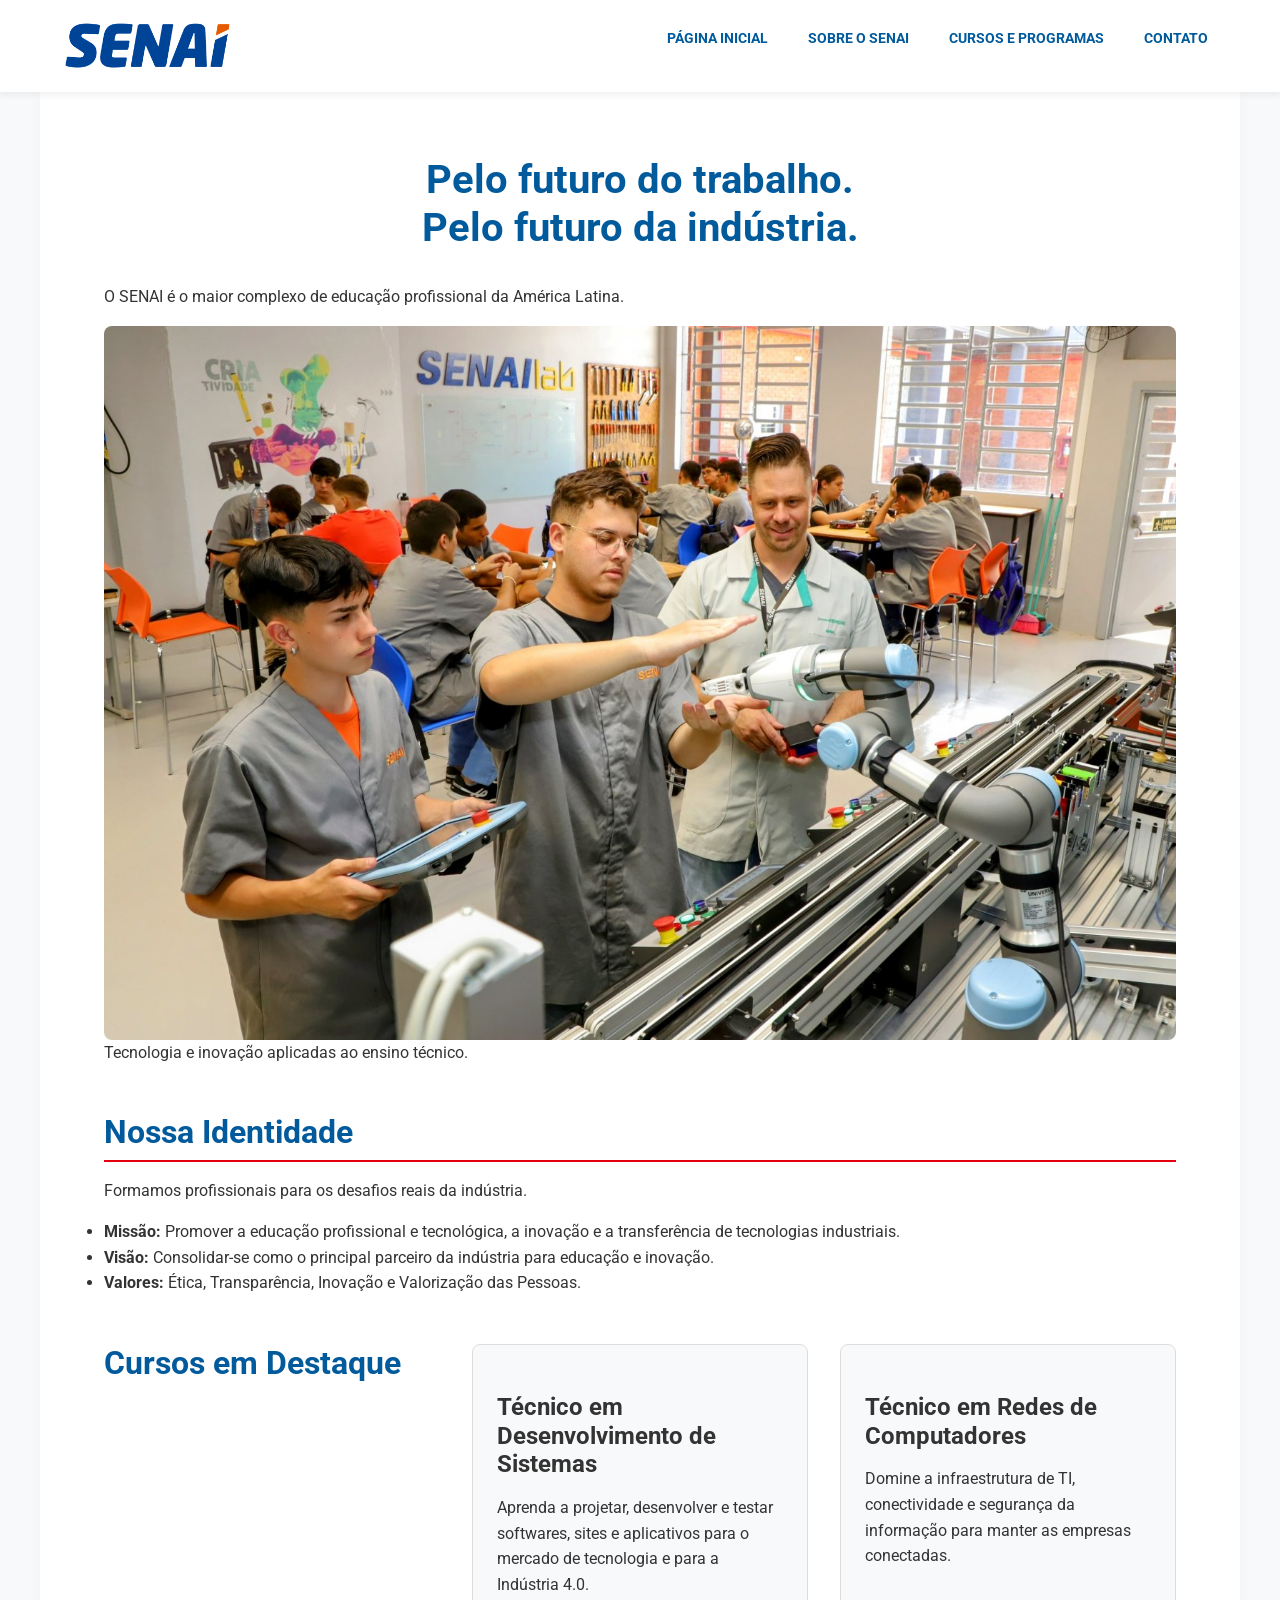
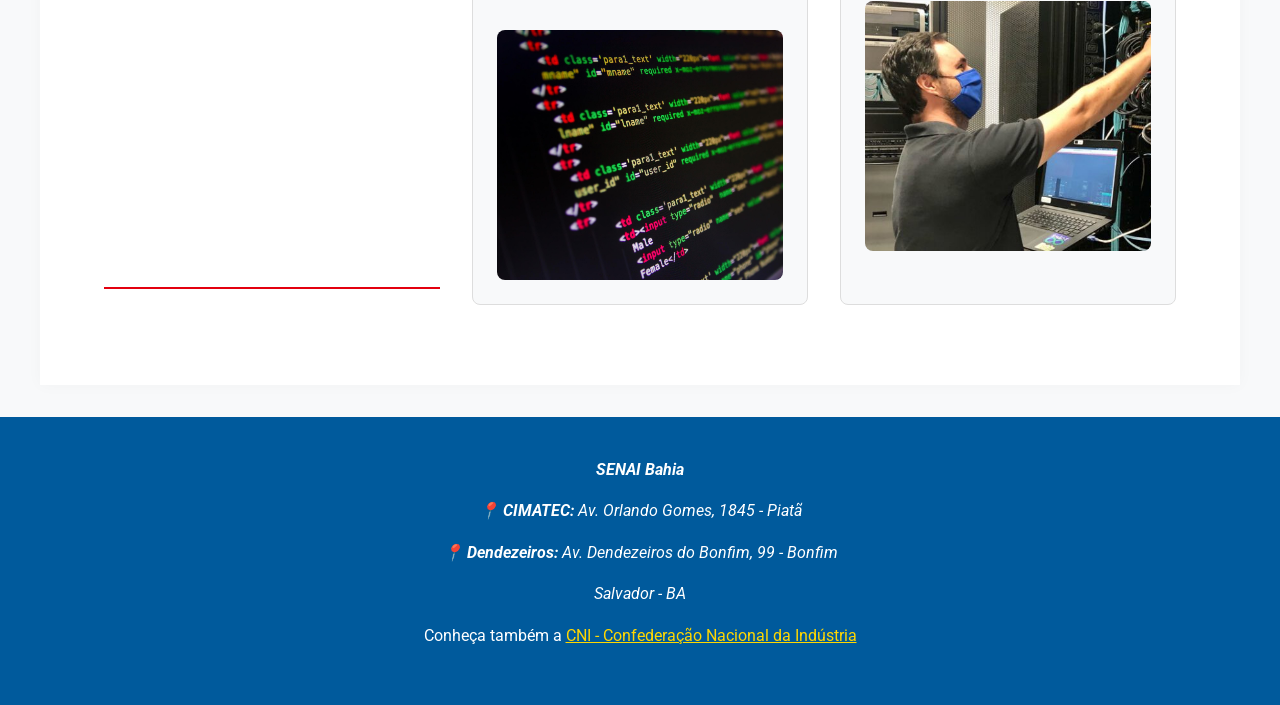
==== index.html @ eb8673d5 "Add files via upload" ====
<!DOCTYPE html>
<html lang="pt-BR">
<head>
    <link rel="stylesheet" href="CSS/style.css">
    <meta charset="UTF-8">
    <meta name="viewport" content="width=device-width, initial-scale=1.0">
    <title>SENAI - Serviço Nacional de Aprendizagem Industrial</title>
</head>
<body>
    <header>
        <figure>
            <img 
                src="images/logo-senai.png" 
                alt="Logotipo oficial do SENAI" 
                title="SENAI Oficial">
        </figure>
        <nav aria-label="Navegação Principal">
            <ul>
                <li><a href="index.html">Página Inicial</a></li>
                <li><a href="sobre.html">Sobre o SENAI</a></li>
                <li><a href="cursos.html">Cursos e Programas</a></li>
                <li><a href="contato.html">Contato</a></li>
            </ul>
        </nav>
    </header>

    <main>
        <section id="hero">
            <h1>Pelo futuro do trabalho. <br> Pelo futuro da indústria.</h1>
            <p>O SENAI é o maior complexo de educação profissional da América Latina.</p>
            <figure>
                <img 
                    src="images/hero-senai.jpg" 
                    alt="Alunos e instrutor operando braço robótico no laboratório SENAI Lab.">
                <figcaption>Tecnologia e inovação aplicadas ao ensino técnico.</figcaption>
            </figure>
        </section>

        <section id="apresentacao">
            <h2>Nossa Identidade</h2>
            <p>Formamos profissionais para os desafios reais da indústria.</p>
            <ul>
                <li><strong>Missão:</strong> Promover a educação profissional e tecnológica, a inovação e a transferência de tecnologias industriais.</li>
                <li><strong>Visão:</strong> Consolidar-se como o principal parceiro da indústria para educação e inovação.</li>
                <li><strong>Valores:</strong> Ética, Transparência, Inovação e Valorização das Pessoas.</li>
            </ul>
        </section>

        <section id="destaques">
            <h2>Cursos em Destaque</h2>
            
            <article>
                <h3>Técnico em Desenvolvimento de Sistemas</h3>
                <p>Aprenda a projetar, desenvolver e testar softwares, sites e aplicativos para o mercado de tecnologia e para a Indústria 4.0.</p>
                <img 
                    src="images/destaque-dev.jpg" 
                    alt="Tela de computador escura exibindo linhas de código de programação coloridas">
            </article>

            <article>
                <h3>Técnico em Redes de Computadores</h3>
                <p>Domine a infraestrutura de TI, conectividade e segurança da informação para manter as empresas conectadas.</p>
                <img 
                    src="images/destaque-redes.jpg" 
                    alt="Profissional de TI realizando manutenção um servidor de data center">
            </article>
        </section>
    </main>

    <footer>
        <address>
            <p><strong>SENAI Bahia</strong></p>
            <p>📍 <strong>CIMATEC:</strong> Av. Orlando Gomes, 1845 - Piatã</p>
            <p>📍 <strong>Dendezeiros:</strong> Av. Dendezeiros do Bonfim, 99 - Bonfim</p>
            <p>Salvador - BA</p>
        </address>
        <p>Conheça também a <a href="https://www.portaldaindustria.com.br/cni/" target="_blank" title="Site da Confederação Nacional da Indústria">CNI - Confederação Nacional da Indústria</a></p>
    </footer>
</body>
</html>
---- CSS/style.css ----
/* ==========================================================================
   1. CONFIGURAÇÕES GERAIS E VARIÁVEIS
   ========================================================================== */
@import url('https://fonts.googleapis.com/css2?family=Roboto:wght@300;400;700&display=swap');

/* Reset Geral dos Navegadores */
* {
    margin: 0;
    padding: 0;
    box-sizing: border-box;
}

/* Variáveis de Cores (O Quadro Geral) */
:root {
    --senai-azul: #005A9C;
    --senai-vermelho: #E3000F;
    --cor-fundo: #F8F9FA;
    --cor-texto: #333333;
    --cor-texto-claro: #666666;
    --cor-borda: #DDDDDD;
    --branco: #FFFFFF;
}

/* Base do Corpo do Site */
body {
    font-family: 'Roboto', sans-serif;
    background-color: var(--cor-fundo);
    color: var(--cor-texto);
    line-height: 1.6;
}

/* ==========================================================================
   2. TIPOGRAFIA E ELEMENTOS BASE
   ========================================================================== */
h1, h2, h3 {
    color: var(--senai-azul);
    margin-bottom: 1rem;
    line-height: 1.2;
}

h1 { 
    font-size: 2.5rem; 
    text-align: center; 
    margin: 2rem 0; 
}

h2 { 
    font-size: 2rem; 
    border-bottom: 2px solid var(--senai-vermelho); 
    padding-bottom: 0.5rem; 
}

h3 { 
    font-size: 1.5rem; 
    color: var(--cor-texto); 
    margin-top: 1.5rem; 
}

p, ul, address {
    margin-bottom: 1rem;
}

/* Links em Geral */
a {
    color: var(--senai-azul);
    text-decoration: none;
    transition: color 0.3s ease;
}

a:hover {
    color: var(--senai-vermelho);
}

/* Comportamento de Imagens Padrão */
img {
    max-width: 100%;
    height: auto;
    border-radius: 8px;
    display: block;
}

/* ==========================================================================
   3. LAYOUT E ESTRUTURA (HEADER, MAIN, FOOTER)
   ========================================================================== */

/* Cabeçalho Fixo no Topo */
header {
    background-color: var(--branco);
    padding: 1rem 5%;
    display: flex;
    justify-content: space-between;
    align-items: center;
    box-shadow: 0 4px 6px rgba(0, 0, 0, 0.05);
    position: sticky;
    top: 0;
    z-index: 1000;
}

header figure img {
    max-height: 60px;
}

/* Menu de Navegação */
nav ul {
    list-style: none;
    display: flex;
    gap: 1.5rem;
}

nav a {
    font-weight: 700;
    text-transform: uppercase;
    font-size: 0.9rem;
    padding: 0.5rem;
}

/* Bloco de Conteúdo Principal */
main {
    max-width: 1200px;
    margin: 0 auto;
    padding: 2rem 5%;
    background-color: var(--branco);
    box-shadow: 0 0 15px rgba(0, 0, 0, 0.03);
    min-height: calc(100vh - 200px);
}

section {
    margin-bottom: 3rem;
}

/* Rodapé da Página */
footer {
    background-color: var(--senai-azul);
    color: var(--branco);
    text-align: center;
    padding: 2.5rem 5%;
    margin-top: 2rem;
}

footer a {
    color: #FFD700; 
    text-decoration: underline;
}

/* ==========================================================================
   4. COMPONENTES ESPECIAIS (GRID, CARDS E IMAGENS)
   ========================================================================== */

/* Criando Colunas Responsivas Automatizadas */
.antes-depois, 
#destaques, 
#lista-cursos {
    display: grid;
    grid-template-columns: repeat(auto-fit, minmax(300px, 1fr));
    gap: 2rem;
    margin-top: 1.5rem;
}

/* Estilo do Cartão (Card) */
#destaques article, 
#lista-cursos article {
    background: var(--cor-fundo);
    padding: 1.5rem;
    border-radius: 8px;
    border: 1px solid var(--cor-borda);
    display: flex;
    flex-direction: column;
    transition: transform 0.3s ease, box-shadow 0.3s ease;
}

/* Efeito Hover nos Cards */
#destaques article:hover, 
#lista-cursos article:hover {
    transform: translateY(-5px);
    box-shadow: 0 8px 15px rgba(0, 0, 0, 0.1);
}

/* Padronização de Imagens dentro dos Cards */
#destaques img, 
#lista-cursos img,
.antes-depois img {
    width: 100%;
    height: 250px;
    object-fit: cover;
    border-radius: 8px;
    margin-top: 1rem;
}

/* ==========================================================================
   5. TABELAS (Cursos)
   ========================================================================== */
table {
    width: 100%;
    border-collapse: collapse;
    margin-top: 1.5rem;
}

caption {
    font-weight: bold;
    margin-bottom: 1rem;
    color: var(--cor-texto-claro);
}

th, td {
    padding: 1rem;
    border: 1px solid var(--cor-borda);
    text-align: left;
}

th {
    background-color: var(--senai-azul);
    color: var(--branco);
    font-weight: bold;
}

/* Efeito Zebrado */
tbody tr:nth-child(even) {
    background-color: var(--cor-fundo);
}

/* Linha sob Destaque do Mouse */
tbody tr:hover {
    background-color: #E9ECEF;
}

/* ==========================================================================
   6. FORMULÁRIOS (Contato)
   ========================================================================== */
fieldset {
    border: 1px solid var(--cor-borda);
    border-radius: 8px;
    padding: 2rem;
    background-color: var(--cor-fundo);
    margin-bottom: 2rem;
}

legend {
    background-color: var(--senai-azul);
    color: var(--branco);
    padding: 0.5rem 1rem;
    border-radius: 4px;
    font-weight: bold;
}

form p {
    margin-bottom: 1.5rem;
    display: flex;
    flex-direction: column;
}

label {
    font-weight: bold;
    margin-bottom: 0.5rem;
    color: var(--cor-texto);
}

/* Campos de Entrada de Dados */
input:not([type="checkbox"]), 
select, 
textarea {
    width: 100%;
    padding: 0.8rem;
    border: 1px solid var(--cor-borda);
    border-radius: 4px;
    font-family: inherit;
    font-size: 1rem;
    transition: border-color 0.3s ease, box-shadow 0.3s ease;
}

/* Campo Focado (Ativo) */
input:focus, 
select:focus, 
textarea:focus {
    border-color: var(--senai-azul);
    outline: none;
    box-shadow: 0 0 0 3px rgba(0, 90, 156, 0.2);
}

/* Validação Errada Automatizada */
input:user-invalid, 
textarea:user-invalid {
    border-color: var(--senai-vermelho);
}

/* Estilos de Botão */
button {
    background-color: var(--senai-azul);
    color: var(--branco);
    border: none;
    padding: 1rem 2rem;
    font-size: 1rem;
    font-weight: bold;
    border-radius: 4px;
    cursor: pointer;
    transition: background-color 0.3s ease;
    margin-right: 1rem;
    margin-top: 1rem;
}

button[type="reset"] {
    background-color: #6C757D;
}

button:hover {
    background-color: var(--senai-vermelho);
}

button[type="reset"]:hover {
    background-color: #5A6268;
}

/* ==========================================================================
   7. RESPONSIVIDADE (Breakpoints / Media Queries)
   ========================================================================== */

/* TABLET (Até 1023px) */
@media screen and (max-width: 1023px) {
    h1 { font-size: 2rem; }
    h2 { font-size: 1.7rem; }
    
    .antes-depois, 
    #destaques, 
    #lista-cursos {
        grid-template-columns: repeat(2, 1fr);
    }
}

/* MOBILE / CELULARES (Até 767px) */
@media screen and (max-width: 767px) {
    header {
        flex-direction: column;
        text-align: center;
        gap: 1rem;
        padding: 1rem;
    }
    
    nav ul {
        flex-direction: column;
        gap: 0.5rem;
        width: 100%;
    }
    
    nav a {
        display: block;
        padding: 0.8rem;
        background-color: var(--cor-fundo);
        border-radius: 4px;
    }

    .antes-depois, 
    #destaques, 
    #lista-cursos {
        grid-template-columns: 1fr;
    }

    /* Scroll Horizontal Controlado para Tabelas */
    table {
        display: block;
        overflow-x: auto;
        white-space: nowrap;
    }

    button {
        width: 100%;
        margin-right: 0;
        margin-bottom: 0.5rem;
    }
    
    iframe {
        width: 100%;
        height: 300px;
    }
}
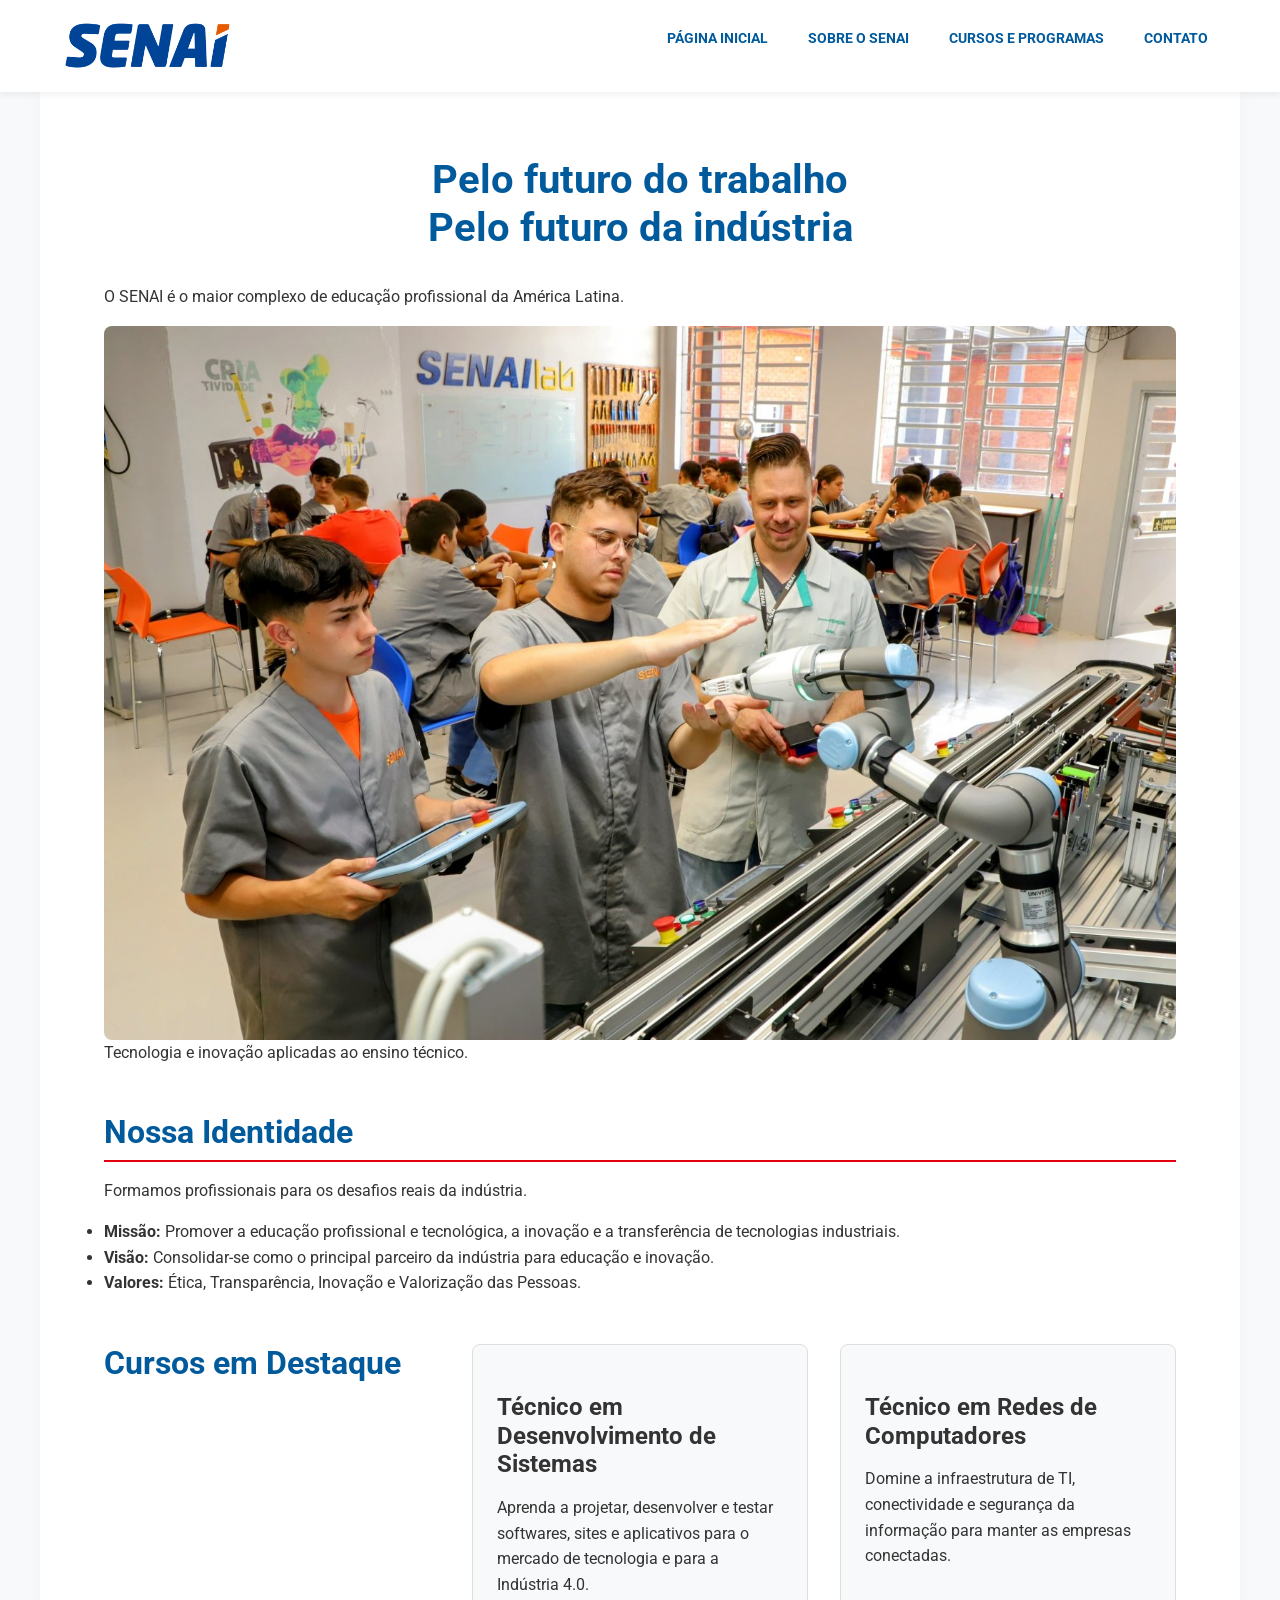
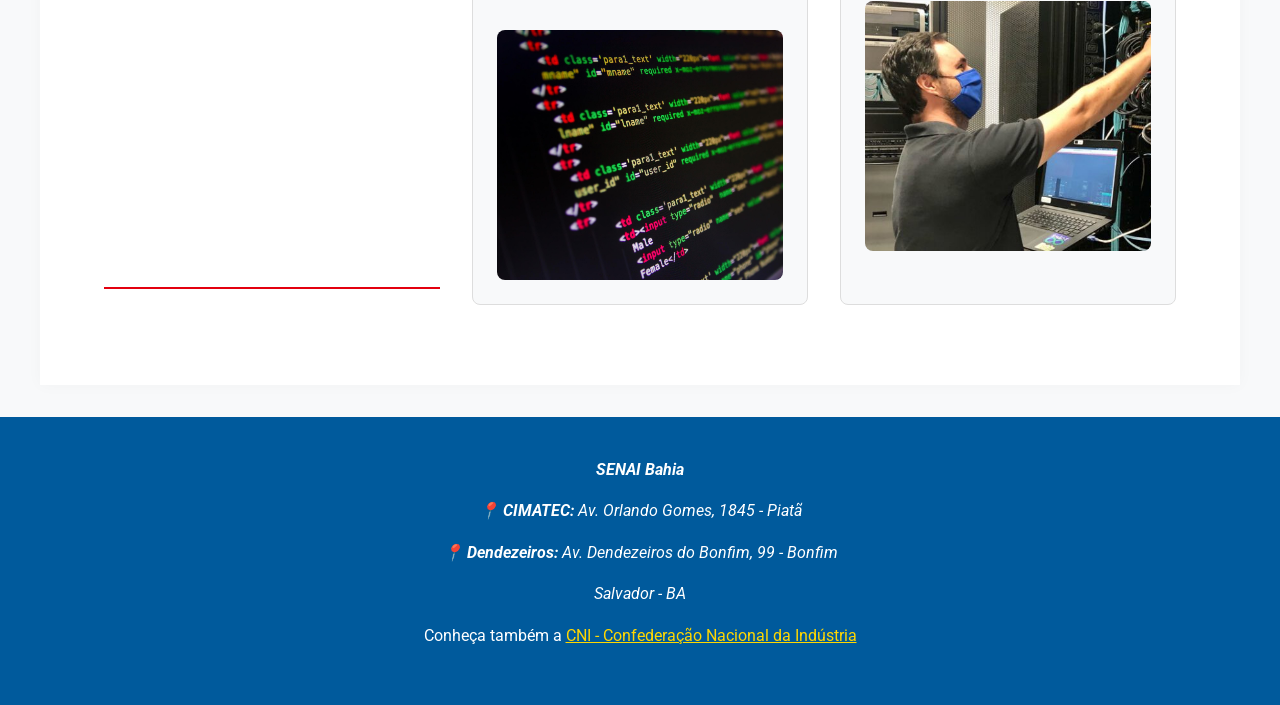
==== commit 26c8ce4b: "Fix HTML encoding issues in index.html" ====
--- a/index.html
+++ b/index.html
@@ -26,7 +26,7 @@
 
     <main>
         <section id="hero">
-            <h1>Pelo futuro do trabalho. <br> Pelo futuro da indústria.</h1>
+            <h1>Pelo futuro do trabalho <br> Pelo futuro da indústria</h1>
             <p>O SENAI é o maior complexo de educação profissional da América Latina.</p>
             <figure>
                 <img 
@@ -77,4 +77,4 @@
         <p>Conheça também a <a href="https://www.portaldaindustria.com.br/cni/" target="_blank" title="Site da Confederação Nacional da Indústria">CNI - Confederação Nacional da Indústria</a></p>
     </footer>
 </body>
-</html>+</html>
--- a/CSS/style.css
+++ b/CSS/style.css
@@ -327,22 +327,38 @@
 
 /* MOBILE / CELULARES (Até 767px) */
 @media screen and (max-width: 767px) {
+    /* Ajuste fino de tipografia */
+    h1 { font-size: 1.8rem; }
+    h2 { font-size: 1.5rem; }
+    
+    /* 1. Remove o "sticky" para liberar espaço na tela e diminui os espaçamentos */
     header {
+        position: relative; 
         flex-direction: column;
         text-align: center;
-        gap: 1rem;
-        padding: 1rem;
-    }
-    
+        gap: 0.5rem;
+        padding: 0.5rem;
+    }
+
+    /* Reduz a logo no celular para ganhar espaço */
+    header figure img {
+        max-height: 40px;
+        margin: 0 auto;
+    }
+    
+    /* 2. Menu compacto: itens lado a lado (wrap) ao invés de uma torre vertical */
     nav ul {
-        flex-direction: column;
-        gap: 0.5rem;
+        flex-direction: row;
+        flex-wrap: wrap;
+        justify-content: center;
+        gap: 0.3rem;
         width: 100%;
     }
     
     nav a {
-        display: block;
-        padding: 0.8rem;
+        display: inline-block;
+        padding: 0.4rem 0.6rem;
+        font-size: 0.75rem; /* Fonte menor para caber melhor */
         background-color: var(--cor-fundo);
         border-radius: 4px;
     }
@@ -370,4 +386,4 @@
         width: 100%;
         height: 300px;
     }
-}+}
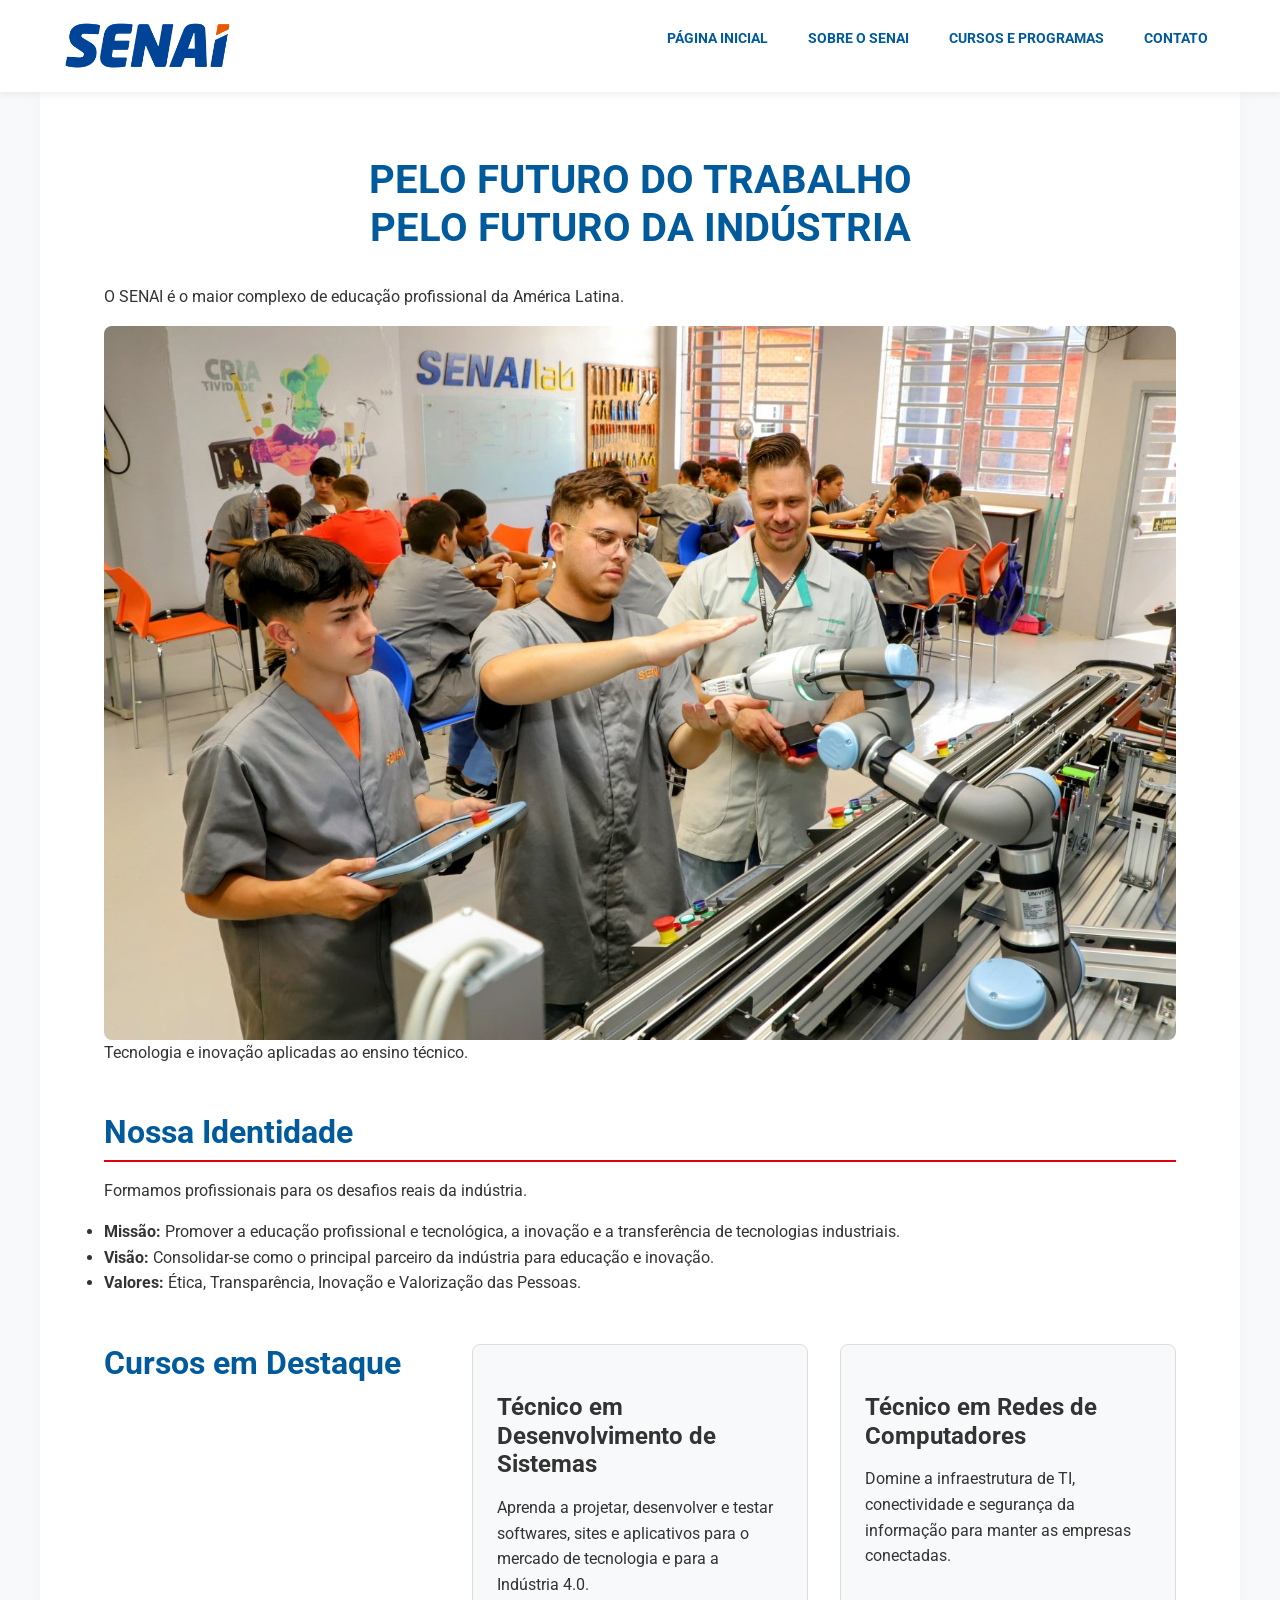
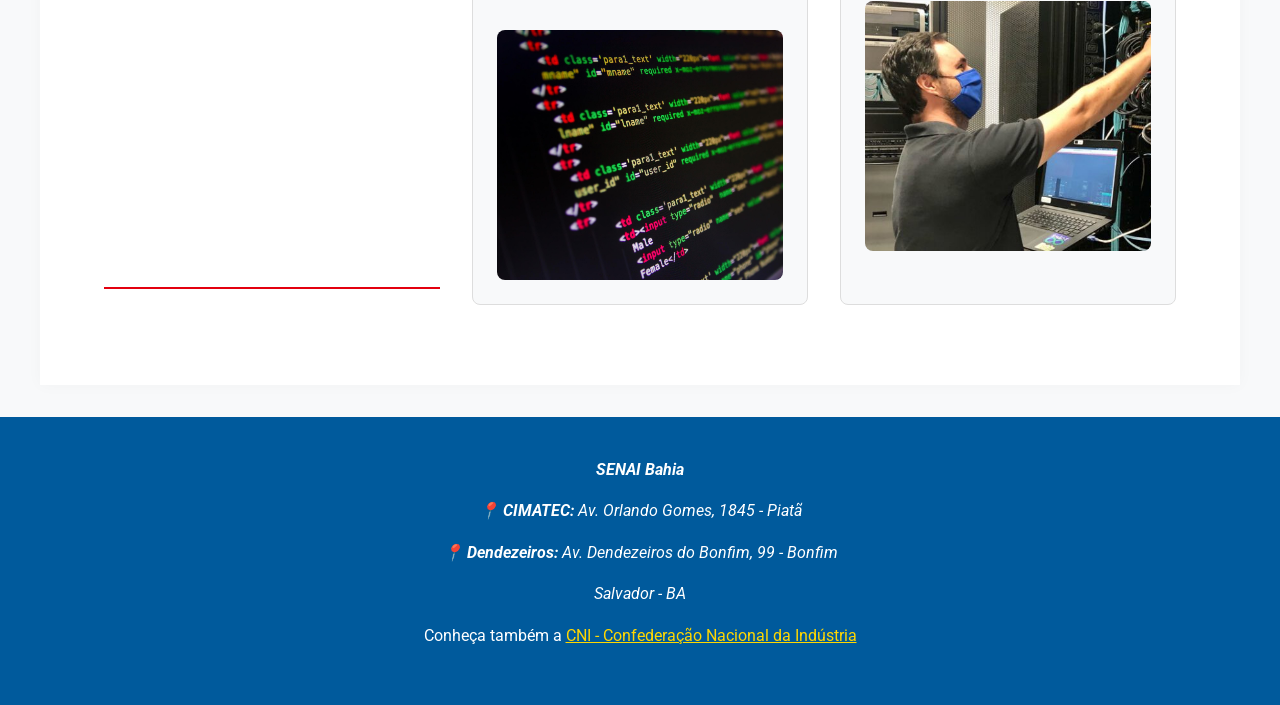
==== commit 30c78087: "Fix HTML formatting and update content" ====
--- a/index.html
+++ b/index.html
@@ -26,7 +26,7 @@
 
     <main>
         <section id="hero">
-            <h1>Pelo futuro do trabalho <br> Pelo futuro da indústria</h1>
+            <h1>PELO FUTURO DO TRABALHO<br> PELO FUTURO DA INDÚSTRIA</h1>
             <p>O SENAI é o maior complexo de educação profissional da América Latina.</p>
             <figure>
                 <img 
